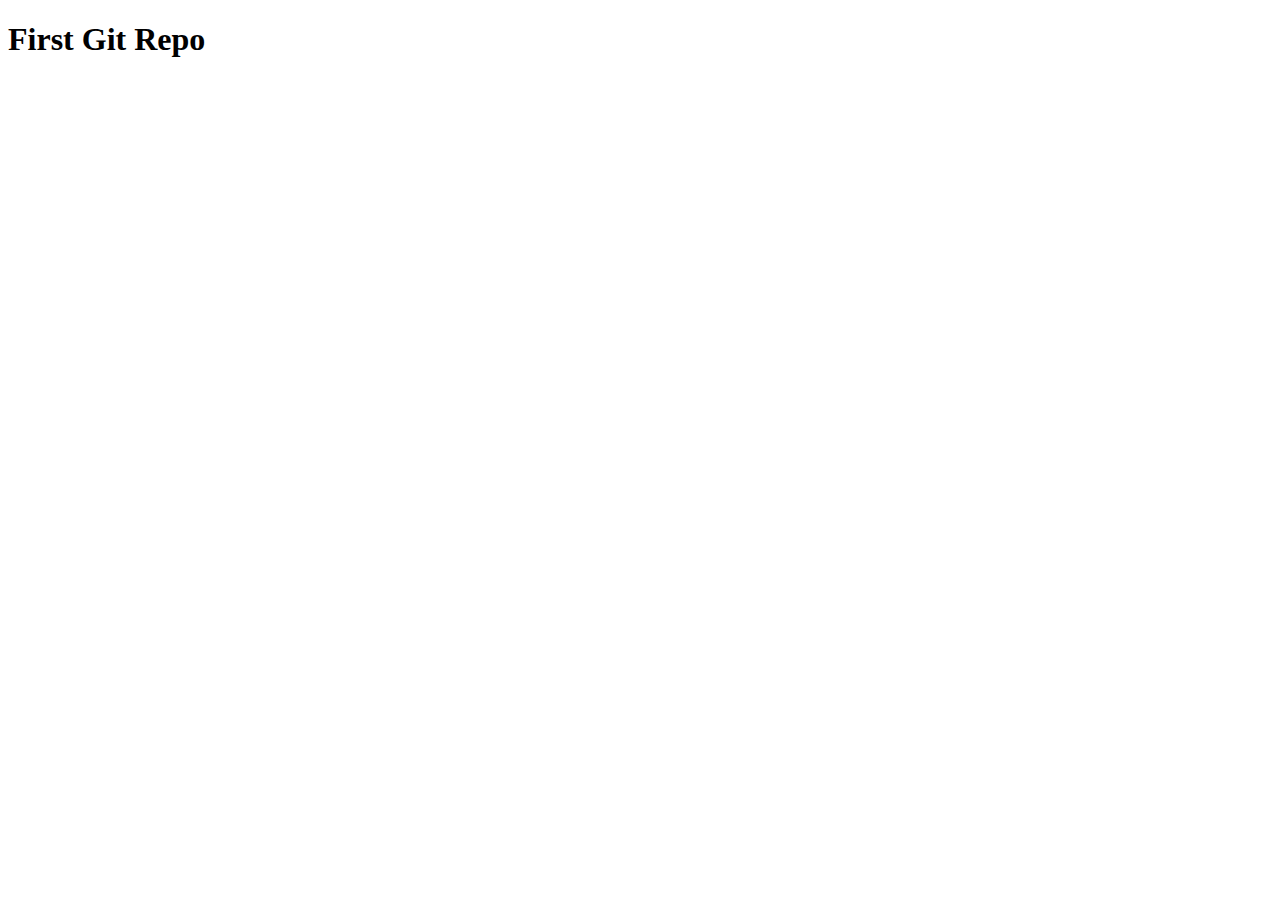
==== index.html @ 30f52f3b "added index.html" ====
<!DOCTYPE html>
<html lang="en">
<head>
    <meta charset="UTF-8">
    <meta http-equiv="X-UA-Compatible" content="IE=edge">
    <meta name="viewport" content="width=device-width, initial-scale=1.0">
    <title>First Git</title>
</head>
<body>
    <h1>First Git Repo</h1>
</body>
</html>
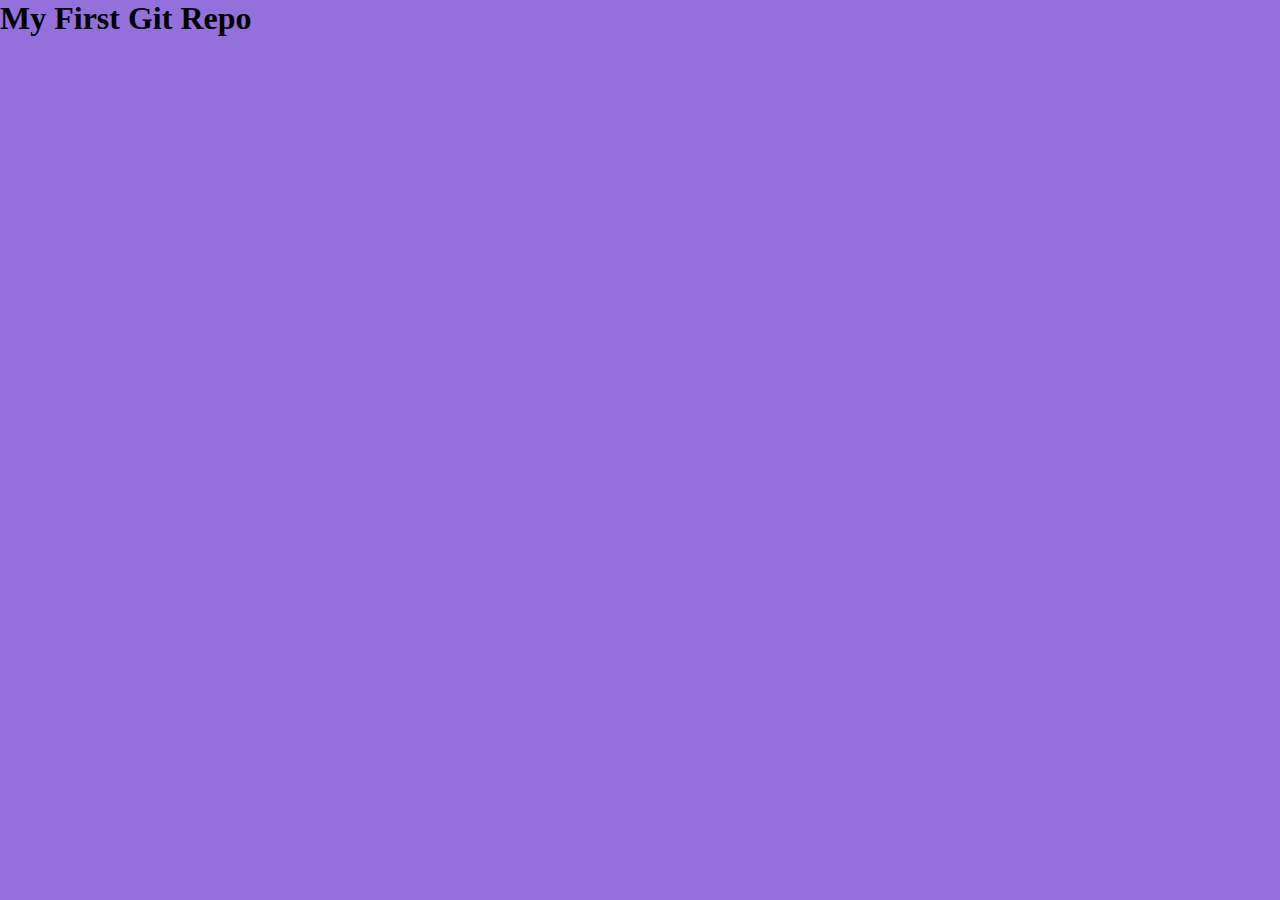
==== commit a2fb8b37: "added style.css" ====
--- a/index.html
+++ b/index.html
@@ -5,8 +5,9 @@
     <meta http-equiv="X-UA-Compatible" content="IE=edge">
     <meta name="viewport" content="width=device-width, initial-scale=1.0">
     <title>First Git</title>
+    <link rel="stylesheet" href="style.css">
 </head>
 <body>
-    <h1>First Git Repo</h1>
+    <h1>My First Git Repo</h1>
 </body>
 </html>--- a/style.css
+++ b/style.css
@@ -0,0 +1,9 @@
+* {
+    margin: 0;
+    padding: 0;
+    box-sizing: border-box;
+}
+
+body {
+ background-color: mediumpurple;
+}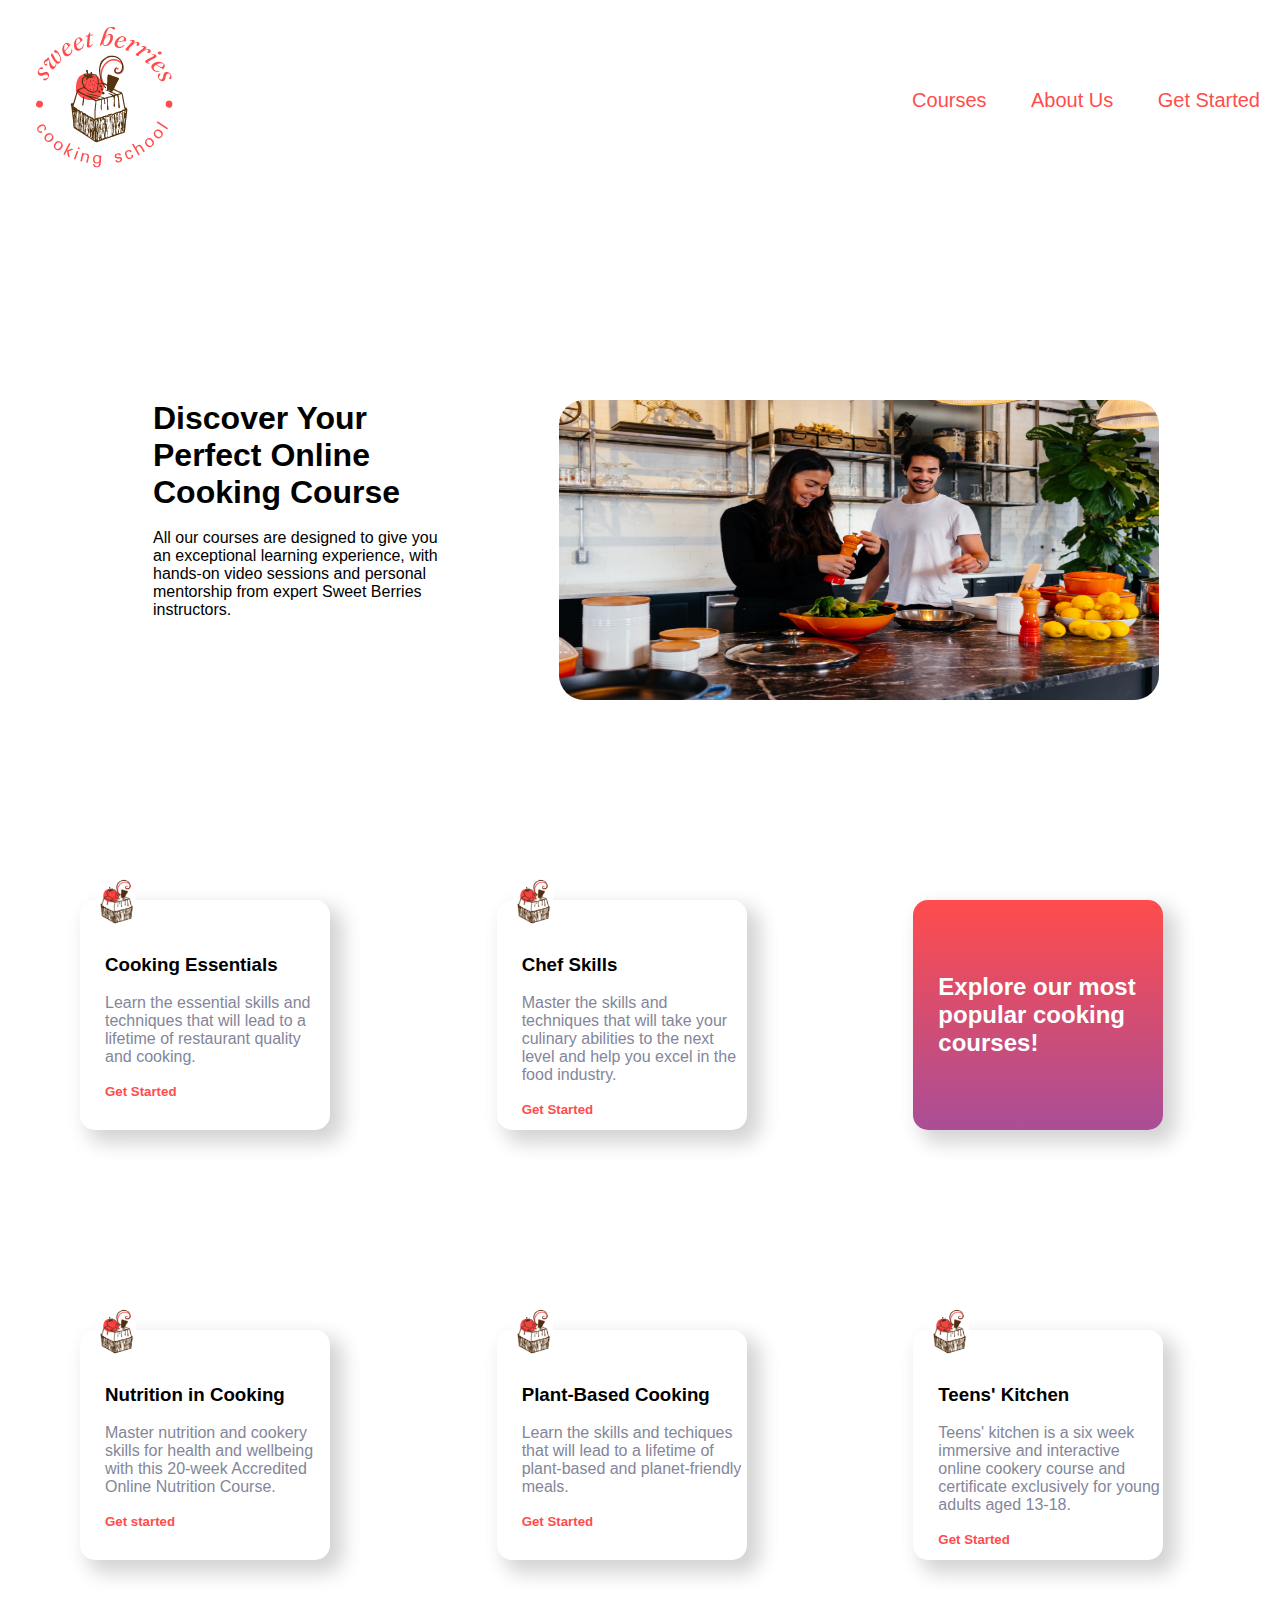
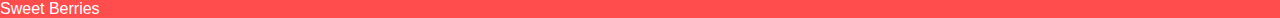
==== commit 233fe1de: "transferred sweet berries project" ====
--- a/index.html
+++ b/index.html
@@ -1,13 +1,71 @@
 <!DOCTYPE html>
-<html lang="en">
+<html>
+
 <head>
-    <meta charset="UTF-8">
-    <meta http-equiv="X-UA-Compatible" content="IE=edge">
-    <meta name="viewport" content="width=device-width, initial-scale=1.0">
-    <title>First Git</title>
-    <link rel="stylesheet" href="style.css">
+  <meta charset="utf-8">
+  <meta name="viewport" content="width=device-width">
+  <title>Sweet Berries Cooking School</title>
+  <link href="style.css" rel="stylesheet" type="text/css" />
 </head>
+
 <body>
-    <h1>My First Git Repo</h1>
+  <header>
+    <img class="logo" src="assets/logo.png">
+    <div class="menu-container">
+      <label for="burger" class="burger">&#9776;</label>
+      <input id="burger" type="checkbox">
+    <div class="menu">
+     <a href="#">Courses</a>
+     <a href="#">About Us</a>
+     <a href="#">Get Started</a>
+    </div>
+    </div>
+  </header>
+  <div class="intro">
+    <div class="intro-text">
+      <h1>Discover Your Perfect Online Cooking Course</h1><br>
+      <p>All our courses are designed to give you an exceptional learning experience, with hands-on video sessions and personal mentorship from expert Sweet Berries instructors.</p>
+    </div>
+    <div class="banner">
+      <img class="banner-pic" src="assets/banner.jpg">
+    </div>
+  </div>
+  <script src="script.js"></script>
+  <div class="grid-container">
+    <div class="grid-item item1">
+      <img src="assets/cake.png">
+      <h3>Cooking Essentials</h3><br>
+      <p>Learn the essential skills and techniques that will lead to a lifetime of restaurant quality and cooking.</p><br>
+      <h5>Get Started</h5>
+    </div>
+  <div class="grid-item item2">
+    <img src="assets/cake.png">
+      <h3>Chef Skills</h3><br>
+      <p>Master the skills and techniques that will take your culinary abilities to the next level and help you excel in the food industry.</p><br>
+      <h5>Get Started</h5>
+    </div>
+    <div class="grid-item item3">
+      <h2>Explore our most popular cooking courses!</h2>
+    </div>
+    <div class="grid-item item4">
+      <img src="assets/cake.png">
+      <h3>Nutrition in Cooking</h3><br>
+      <p>Master nutrition and cookery skills for health and wellbeing with this 20-week Accredited Online Nutrition Course.</p><br>
+      <h5>Get started</h5>
+    </div>
+    <div class="grid-item item5">
+      <img src="assets/cake.png">
+      <h3>Plant-Based Cooking</h3><br>
+      <p>Learn the skills and techiques that will lead to a lifetime of plant-based and planet-friendly meals.</p><br>
+      <h5>Get Started</h5>
+    </div>
+    <div class="grid-item item6">
+      <img src="assets/cake.png">
+      <h3>Teens' Kitchen</h3><br>
+      <p>Teens' kitchen is a six week immersive and interactive online cookery course and certificate exclusively for young adults aged 13-18.</p><br>
+      <h5>Get Started</h5>
+  </div>
+</div>
+<footer>Sweet Berries</footer>
 </body>
 </html>--- a/style.css
+++ b/style.css
@@ -1,9 +1,231 @@
+html, body {
+  width: 100%;
+  font-family: 'Roboto', sans-serif;
+  background: white;
+}
+
 * {
-    margin: 0;
-    padding: 0;
-    box-sizing: border-box;
-}
-
-body {
- background-color: mediumpurple;
-}+  margin: 0;
+  padding: 0;
+  box-sizing: border-box;
+}
+
+header {
+  display: flex;
+  justify-content: space-between;
+  align-items: center;
+  color: #FF4C4C;
+  width: 100%;
+}
+
+
+a {
+  color: #FF4c4C;
+  text-decoration: none;
+  font-size: 20px;
+  margin: 0 20px;
+}
+
+.menu-container {
+  display: flex;
+  z-index: 1;
+}
+
+.burger {
+  display: none;
+}
+
+#burger {
+  display: none;
+}
+
+
+.intro {
+  display: flex;
+  width: 100%;
+  justify-content: space-around;
+  margin-top: 200px;
+  margin-left: 100px;
+}
+
+.intro-text {
+  width: 300px;
+}
+
+.intro > p {
+color: #83869A;  
+font-size: 40px;
+}
+
+
+
+.banner {
+  display: flex;
+  width: 60%;
+}
+
+.banner-pic {
+  width: 600px;
+  height: 300px;
+  border-radius: 25px;
+}
+
+.grid-container {
+  display: grid;
+  grid-template-areas: 
+  "item1 item2 item3"
+  "item4 item5 item6";
+  gap: 200px 50px;
+  margin-top: 200px;
+  margin-left: 80px;
+}
+
+.grid-item {
+  width: 250px;
+  height: 230px;
+  padding-left: 25px;
+  padding-top: -16px;
+  box-shadow: 10px 10px 20px 3px lightgray;
+  border-radius: 15px;
+}
+
+.grid-item > p {
+  color: #83869A;
+}
+
+.grid-item > h5 {
+  color: #FF4C4C;
+}
+
+.grid-item > img {
+  height: 50px;
+    width: 40px;
+    position: relative;
+    top: -25px;
+    left: -9px;
+}
+
+footer {
+  text-align: left;
+  color: white;
+  background-color: #FF4C4C;
+  margin-top: 40px;
+}
+
+.item1 {
+  grid-area: item1;
+}
+
+.item2 {
+  grid-area: item2;
+}
+
+.item3 {
+  display: flex;
+  justify-content: center;
+  align-items: center;
+  grid-area: item3;
+  background: linear-gradient(#FF4C4C, #A94E97);
+  color: white;
+}
+
+.item4 {
+  grid-area: item4;
+}
+
+.item5 {
+  grid-area: item5;
+}
+
+.item6 {
+  grid-area: item6;
+}
+
+@media (max-width:768px) {
+    .intro {
+      display: flex;
+      flex-direction: column;
+    }
+
+    .grid-container {
+      display: grid;
+      grid-template-areas:
+      "item1 item2"
+      "item3 item4"
+      "item5 item6";
+    }
+
+   .intro-text {
+    margin-bottom: 30px;
+  }
+
+   footer {
+     text-align: center;
+   }
+  
+  }
+
+@media (max-width:480px) {
+
+  .menu {
+    display: none;
+  }
+
+.burger {
+  display: block;
+    font-size: 3em;
+
+}
+  
+#burger:checked + .menu {
+  display: flex;
+  flex-direction: column;
+  background-color: #FF4C4C;
+  align-items: center;
+  position: absolute;
+  width: 100%;
+  left: 0px;
+  top: 180px;
+}
+
+a {
+  color: white;
+}
+
+  .intro {
+    display: flex;
+    flex-direction: column;
+  }
+
+  .banner-pic {
+    width: 379px;
+    height: 217px;
+    margin-top: 70px;
+    margin-left: -35px;
+  }
+
+  .grid-container {
+    display: grid;
+    grid-template-areas: 
+    "item3"
+    "item1"
+    "item2"
+    "item4"
+    "item5"
+    "item6";
+    margin-left: 50px;
+  }
+
+  .grid-item {
+    width: 350px;
+    height: 322px;
+  }
+
+ .item3 {
+   width: 350px;
+   height: 98px;
+ }
+  
+}
+
+ 
